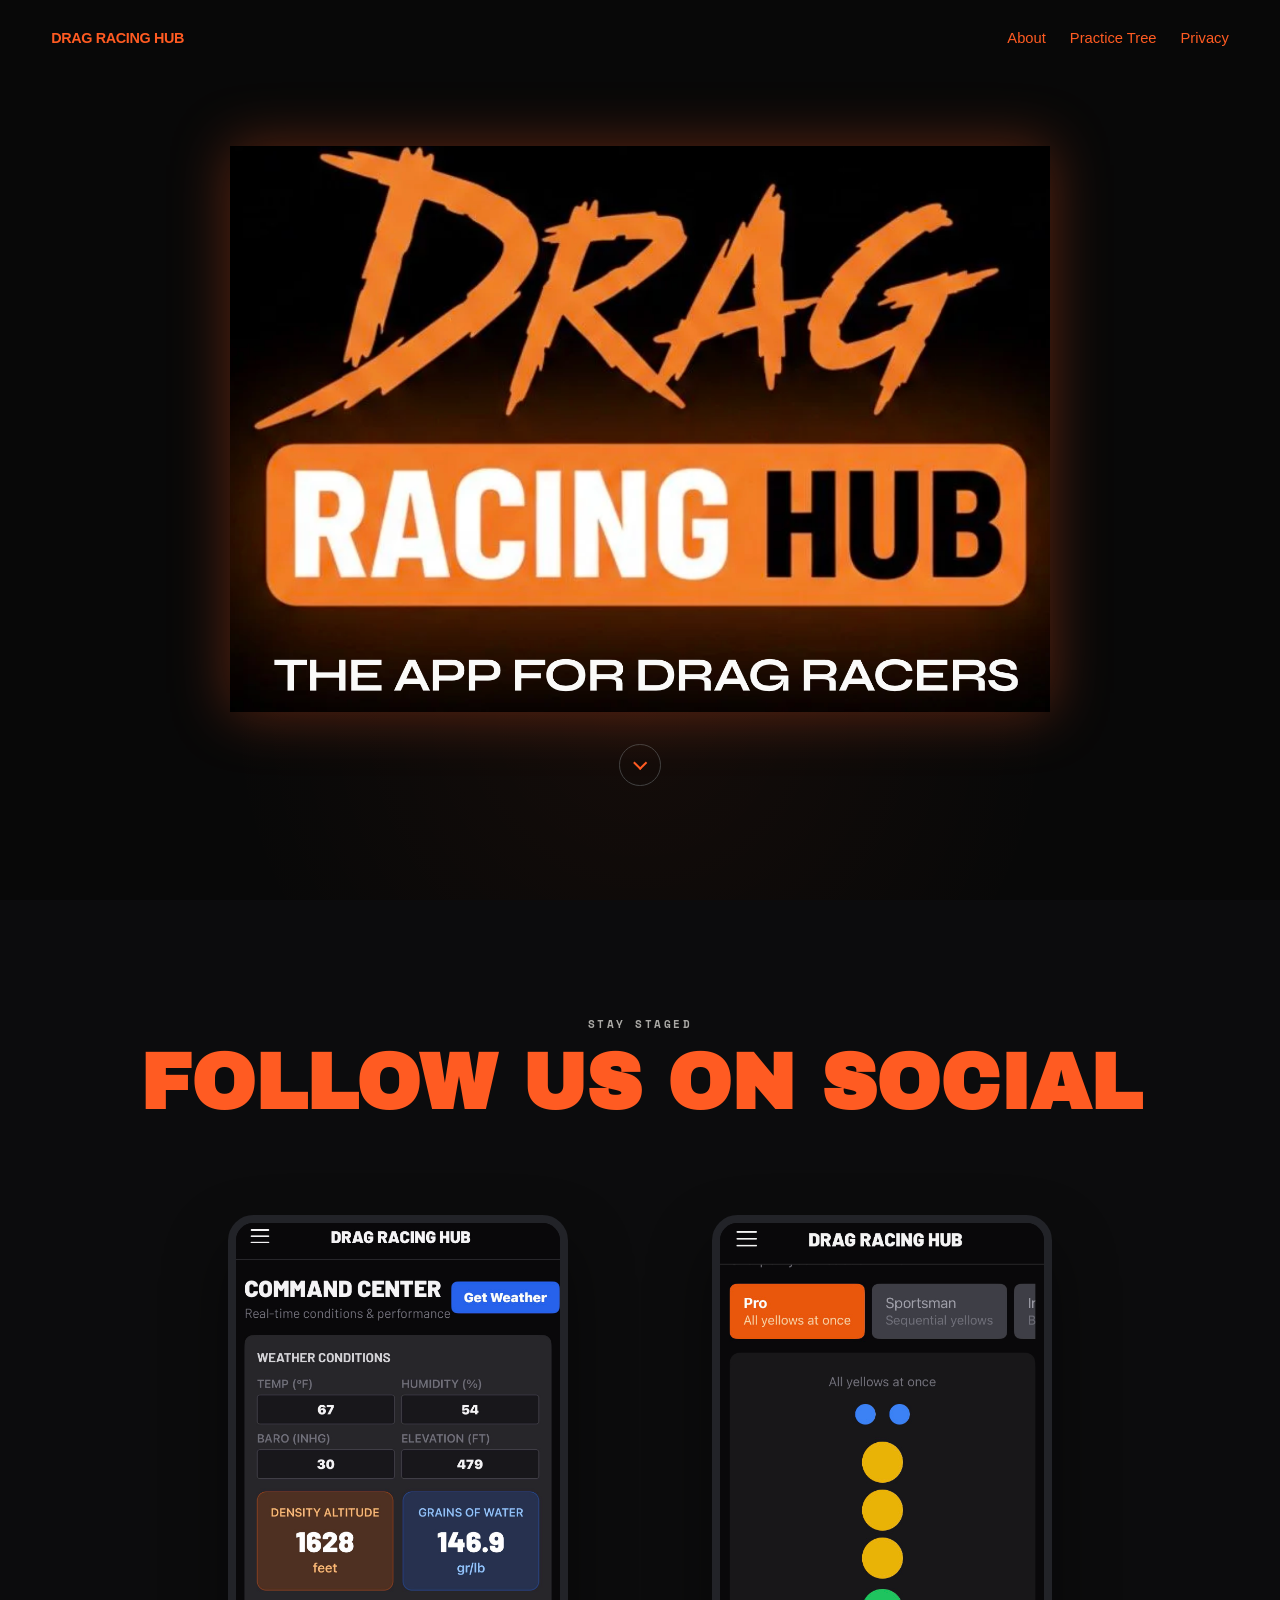
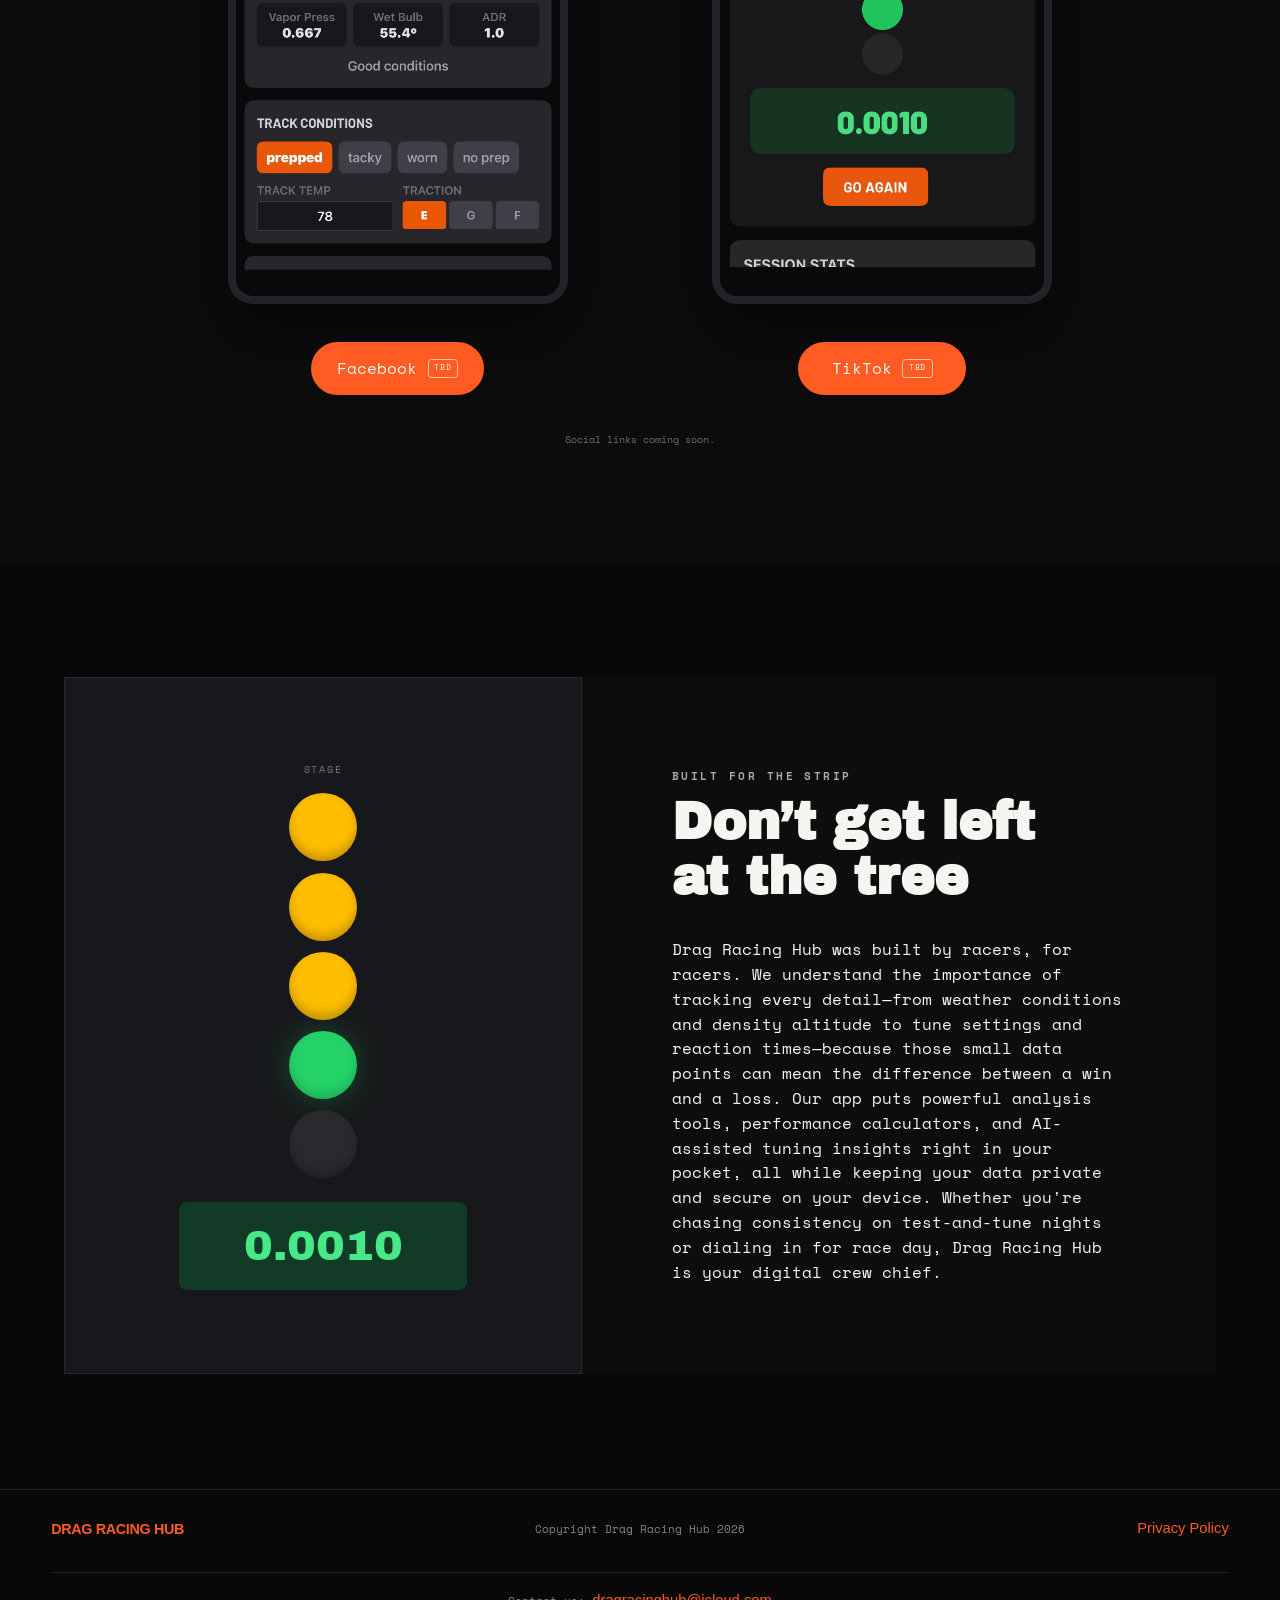
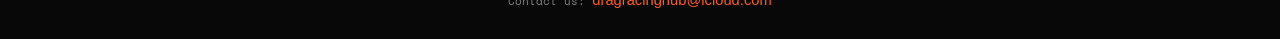
==== index.html @ b0435138 "Add interactive practice tree and footer contact Co-authored-by: Jr Period <robkatzenberger@users.no" ====
<!doctype html>
<html lang="en">
  <head>
    <meta charset="utf-8">
    <meta name="viewport" content="width=device-width, initial-scale=1">
    <meta name="description" content="Drag Racing Hub is the app for drag racers—a private, pocket sized digital crew chief.">
    <title>Drag Racing Hub</title>
    <link rel="stylesheet" href="styles.css">
  </head>
  <body>
    <a class="skip-link" href="#main">Skip to content</a>

    <header class="site-header">
      <a class="wordmark" href="index.html" aria-label="Drag Racing Hub home">Drag Racing Hub</a>
      <nav aria-label="Primary navigation">
        <a href="#about">About</a>
        <a href="tree.html">Practice Tree</a>
        <a href="privacy.html">Privacy</a>
      </nav>
    </header>

    <main id="main">
      <section class="hero" aria-labelledby="hero-title">
        <img class="hero-logo" src="assets/logo-lockup.png" alt="Drag Racing Hub  The app for drag racers">
        <h1 class="sr-only" id="hero-title">The app for drag racers</h1>
        <a class="down-link" href="#social" aria-label="Continue to follow us on social">
          <span></span>
        </a>
      </section>

      <section class="social-section" id="social" aria-labelledby="social-title">
        <p class="eyebrow">Stay staged</p>
        <h2 id="social-title">Follow us on social</h2>

        <div class="social-grid">
          <article class="social-card" id="facebook">
            <div class="phone">
              <img src="assets/command-center.png" alt="Drag Racing Hub Command Center showing weather, density altitude, and track conditions">
            </div>
            <a class="social-button" href="#facebook" aria-label="Facebook link coming soon">
              Facebook <span>TBD</span>
            </a>
          </article>

          <article class="social-card" id="tiktok">
            <div class="phone">
              <img src="assets/practice-tree.png" alt="Drag Racing Hub Practice Tree showing Pro mode and a 0.0010 reaction time">
            </div>
            <a class="social-button" href="#tiktok" aria-label="TikTok link coming soon">
              TikTok <span>TBD</span>
            </a>
          </article>
        </div>
        <p class="placeholder-note">Social links coming soon.</p>
      </section>

      <section class="about-section" id="about" aria-labelledby="about-title">
        <div class="tree-wrap" aria-label="Drag racing Christmas tree showing a green light">
          <div class="tree-label">Stage</div>
          <div class="tree" aria-hidden="true">
            <span class="bulb amber"></span>
            <span class="bulb amber"></span>
            <span class="bulb amber"></span>
            <span class="bulb green"></span>
            <span class="bulb off"></span>
          </div>
          <div class="reaction-time">0.0010</div>
        </div>

        <div class="about-copy">
          <p class="eyebrow">Built for the strip</p>
          <h2 id="about-title">Don’t get left at the tree</h2>
          <p>Drag Racing Hub was built by racers, for racers. We understand the importance of tracking every detail—from weather conditions and density altitude to tune settings and reaction times—because those small data points can mean the difference between a win and a loss. Our app puts powerful analysis tools, performance calculators, and AI-assisted tuning insights right in your pocket, all while keeping your data private and secure on your device. Whether you're chasing consistency on test-and-tune nights or dialing in for race day, Drag Racing Hub is your digital crew chief.</p>
        </div>
      </section>
    </main>

    <footer class="site-footer">
      <a class="wordmark" href="index.html">Drag Racing Hub</a>
      <p>Copyright Drag Racing Hub 2026</p>
      <a href="privacy.html">Privacy Policy</a>
      <p class="footer-contact">Contact us: <a href="mailto:dragracinghub@icloud.com">dragracinghub@icloud.com</a></p>
    </footer>
  </body>
</html>
---- styles.css ----
@import url("https://fonts.googleapis.com/css2?family=Archivo+Black&family=Space+Mono:wght@400;700&display=swap");

:root {
  --black: #080808;
  --panel: #17181b;
  --panel-light: #25262b;
  --orange: #ff5b22;
  --orange-warm: #ff741c;
  --white: #f7f5f1;
  --muted: #aaa9a5;
  --green: #25d269;
  --amber: #ffbd00;
  --blue: #2e6dea;
  --max-width: 1180px;
}

* {
  box-sizing: border-box;
}

html {
  background: var(--black);
  scroll-behavior: smooth;
}

body {
  margin: 0;
  background:
    radial-gradient(circle at 50% 22%, rgba(255, 91, 34, 0.05), transparent 26rem),
    var(--black);
  color: var(--white);
  font-family: "Space Mono", "Courier New", monospace;
  line-height: 1.55;
}

a {
  color: inherit;
  text-underline-offset: 0.3em;
}

.skip-link {
  position: fixed;
  z-index: 20;
  top: 0.5rem;
  left: 0.5rem;
  padding: 0.7rem 1rem;
  background: var(--white);
  color: var(--black);
  transform: translateY(-150%);
}

.skip-link:focus {
  transform: none;
}

.sr-only {
  position: absolute;
  width: 1px;
  height: 1px;
  padding: 0;
  overflow: hidden;
  clip: rect(0, 0, 0, 0);
  white-space: nowrap;
  border: 0;
}

.site-header,
.site-footer {
  width: 100%;
  display: flex;
  align-items: center;
  justify-content: space-between;
  gap: 2rem;
  padding: 1.7rem clamp(1.4rem, 4vw, 4rem);
}

.site-header {
  position: absolute;
  z-index: 10;
  top: 0;
  left: 0;
}

.site-header nav {
  display: flex;
  flex-wrap: wrap;
  justify-content: flex-end;
  gap: 0.65rem 1.5rem;
}

.wordmark {
  color: var(--orange);
  font-family: Arial, Helvetica, sans-serif;
  font-size: 0.9rem;
  font-weight: 800;
  letter-spacing: -0.025em;
  text-decoration: none;
  text-transform: uppercase;
}

.site-header nav a,
.site-footer > a:not(.wordmark),
.footer-contact a {
  color: var(--orange);
  font-family: Arial, Helvetica, sans-serif;
  font-size: 0.92rem;
  text-decoration: none;
}

.site-header nav a[aria-current="page"] {
  color: var(--white);
}

.site-header nav a:hover,
.site-header nav a:focus-visible,
.site-footer a:hover,
.site-footer a:focus-visible {
  color: var(--white);
}

.hero {
  min-height: 100svh;
  display: grid;
  place-content: center;
  justify-items: center;
  padding: 7rem 1.25rem 5rem;
  overflow: hidden;
  text-align: center;
}

.hero-logo {
  width: min(88vw, 820px);
  height: auto;
  display: block;
  filter: drop-shadow(0 0 1.8rem rgba(255, 91, 34, 0.35));
}

.down-link {
  width: 2.6rem;
  height: 2.6rem;
  display: grid;
  place-items: center;
  margin-top: 2rem;
  border: 1px solid #424242;
  border-radius: 50%;
}

.down-link span {
  width: 0.65rem;
  height: 0.65rem;
  border-right: 2px solid var(--orange);
  border-bottom: 2px solid var(--orange);
  transform: translateY(-2px) rotate(45deg);
}

.social-section {
  padding: clamp(5rem, 9vw, 8rem) clamp(1.25rem, 4vw, 4rem);
  background: #0c0c0d;
  text-align: center;
}

.eyebrow {
  margin: 0 0 0.65rem;
  color: var(--muted);
  font-size: 0.7rem;
  font-weight: 700;
  letter-spacing: 0.22em;
  text-transform: uppercase;
}

.social-section h2,
.about-copy h2,
.policy h1,
.policy h2 {
  margin: 0;
  color: var(--orange);
  font-family: "Archivo Black", Arial, sans-serif;
  line-height: 1.08;
  text-transform: uppercase;
}

.social-section h2 {
  font-size: clamp(2.5rem, 6vw, 5.2rem);
}

.social-grid {
  width: min(100%, 880px);
  display: grid;
  grid-template-columns: repeat(2, minmax(0, 1fr));
  gap: clamp(2rem, 7vw, 7rem);
  margin: clamp(3.5rem, 7vw, 6.5rem) auto 0;
}

.social-card {
  min-width: 0;
}

.phone {
  width: min(100%, 340px);
  aspect-ratio: 506 / 1024;
  margin: 0 auto;
  padding: 0;
  overflow: hidden;
  border: 0.55rem solid #222328;
  border-radius: 1.6rem;
  background: #09090b;
  box-shadow: 0 1.8rem 4rem rgba(0, 0, 0, 0.45);
}

.phone img {
  width: 100%;
  height: 100%;
  display: block;
  object-fit: cover;
  object-position: top;
}

.social-button,
.outline-button {
  display: inline-flex;
  align-items: center;
  justify-content: center;
  margin-top: 2.4rem;
  border: 2px solid var(--orange);
  text-decoration: none;
}

.social-button {
  min-width: 10.5rem;
  gap: 0.65rem;
  padding: 0.75rem 1.5rem;
  border-radius: 999px;
  background: var(--orange);
  color: var(--white);
  font-size: 1rem;
}

.social-button span {
  padding: 0.15rem 0.35rem;
  border: 1px solid rgba(255, 255, 255, 0.65);
  border-radius: 0.2rem;
  font-size: 0.48rem;
  letter-spacing: 0.1em;
}

.social-button:hover,
.social-button:focus-visible {
  background: transparent;
}

.placeholder-note {
  margin: 2.25rem 0 0;
  color: #707070;
  font-size: 0.65rem;
}

.about-section {
  width: min(100%, 1320px);
  display: grid;
  grid-template-columns: minmax(300px, 0.9fr) minmax(350px, 1.1fr);
  align-items: stretch;
  margin: 0 auto;
  padding: clamp(5rem, 9vw, 9rem) clamp(1.25rem, 5vw, 5rem);
}

.tree-wrap {
  display: flex;
  flex-direction: column;
  align-items: center;
  justify-content: center;
  padding: 3rem 2rem;
  border: 1px solid #28292d;
  background: var(--panel);
}

.tree-label {
  margin-bottom: 1rem;
  color: #797a7e;
  font-size: 0.65rem;
  letter-spacing: 0.18em;
  text-transform: uppercase;
}

.tree {
  display: flex;
  flex-direction: column;
  gap: 0.7rem;
}

.bulb {
  width: clamp(3rem, 6vw, 4.25rem);
  aspect-ratio: 1;
  display: block;
  border-radius: 50%;
  box-shadow: inset 0 -0.35rem 0.6rem rgba(0, 0, 0, 0.22);
}

.bulb.amber {
  background: var(--amber);
}

.bulb.green {
  background: var(--green);
  box-shadow: 0 0 2rem rgba(37, 210, 105, 0.28), inset 0 -0.35rem 0.6rem rgba(0, 0, 0, 0.16);
}

.bulb.off {
  background: #292a2d;
}

.reaction-time {
  width: min(100%, 18rem);
  margin-top: 1.5rem;
  padding: 0.65rem 1rem;
  border-radius: 0.5rem;
  background: #113b27;
  color: #47e887;
  font-family: "Archivo Black", Arial, sans-serif;
  font-size: clamp(1.7rem, 4vw, 2.7rem);
  text-align: center;
}

.about-copy {
  display: flex;
  flex-direction: column;
  align-items: flex-start;
  justify-content: center;
  padding: clamp(2.5rem, 7vw, 6.5rem);
  background: #0d0d0e;
}

.about-copy h2 {
  max-width: 12ch;
  color: var(--white);
  font-size: clamp(2rem, 4vw, 4rem);
  text-transform: none;
}

.about-copy > p:not(.eyebrow) {
  max-width: 55ch;
  margin: 2rem 0 0;
  font-size: clamp(0.82rem, 1.25vw, 1rem);
}

.outline-button {
  padding: 0.8rem 1.4rem;
  color: var(--orange);
  font-family: Arial, Helvetica, sans-serif;
  font-weight: 700;
  text-transform: uppercase;
}

.outline-button:hover,
.outline-button:focus-visible {
  background: var(--orange);
  color: var(--black);
}

.site-footer {
  min-height: 9rem;
  display: grid;
  grid-template-columns: 1fr auto 1fr;
  border-top: 1px solid #262626;
  color: #858585;
  font-size: 0.7rem;
}

.site-footer > a:not(.wordmark) {
  justify-self: end;
}

.site-footer p {
  margin: 0;
}

.footer-contact {
  grid-column: 1 / -1;
  width: 100%;
  padding-top: 1rem;
  border-top: 1px solid #202020;
  text-align: center;
}

.privacy-nav {
  position: relative;
}

.policy {
  width: min(100% - 2.5rem, 1180px);
  margin: 0 auto;
  padding: clamp(4rem, 8vw, 7rem) 0;
}

.policy-header {
  padding-bottom: clamp(3rem, 6vw, 5rem);
  border-bottom: 1px solid #2c2c2c;
}

.policy h1 {
  max-width: 18ch;
  font-size: clamp(2.5rem, 6.5vw, 5.6rem);
}

.policy .effective-date {
  margin-top: 2.5rem;
  color: var(--white);
  font-weight: 700;
}

.policy section {
  max-width: 74rem;
  padding: clamp(3rem, 6vw, 5.5rem) 0 0;
}

.policy h2 {
  margin-bottom: 1.8rem;
  font-size: clamp(1.8rem, 4.2vw, 3.65rem);
}

.policy p,
.policy li {
  max-width: 98ch;
  font-size: clamp(0.82rem, 1.4vw, 1rem);
}

.policy li + li {
  margin-top: 0.55rem;
}

.policy strong {
  color: white;
}

.policy a {
  color: var(--orange);
}

.practice-nav {
  position: relative;
}

.practice-page {
  width: min(100% - 2.5rem, var(--max-width));
  margin: 0 auto;
  padding: clamp(3rem, 7vw, 6rem) 0 clamp(5rem, 9vw, 8rem);
}

.practice-header {
  max-width: 58rem;
  margin-bottom: clamp(2.5rem, 6vw, 5rem);
}

.practice-header h1 {
  margin: 0;
  color: var(--orange);
  font-family: "Archivo Black", Arial, sans-serif;
  font-size: clamp(3rem, 8vw, 7rem);
  line-height: 0.95;
  text-transform: uppercase;
}

.practice-header > p:last-child {
  max-width: 62ch;
  margin: 1.6rem 0 0;
  color: var(--muted);
}

.practice-console {
  display: grid;
  grid-template-columns: minmax(17rem, 0.8fr) minmax(20rem, 1.2fr);
  border: 1px solid #292a2d;
  background: var(--panel);
  box-shadow: 0 2rem 6rem rgba(0, 0, 0, 0.35);
}

.practice-controls {
  display: flex;
  flex-direction: column;
  padding: clamp(2rem, 5vw, 4.5rem);
  background: #0d0d0e;
}

.practice-controls fieldset {
  display: grid;
  gap: 0.75rem;
  margin: 0;
  padding: 0;
  border: 0;
}

.practice-controls legend {
  margin-bottom: 0.8rem;
  color: var(--muted);
  font-size: 0.68rem;
  font-weight: 700;
  letter-spacing: 0.2em;
  text-transform: uppercase;
}

.practice-controls label {
  display: grid;
  grid-template-columns: auto 1fr;
  gap: 0 0.75rem;
  align-items: center;
  padding: 1rem;
  border: 1px solid #34353a;
  cursor: pointer;
}

.practice-controls label:has(input:checked) {
  border-color: var(--orange);
  background: rgba(255, 91, 34, 0.08);
}

.practice-controls input {
  grid-row: 1 / 3;
  width: 1.1rem;
  height: 1.1rem;
  accent-color: var(--orange);
}

.practice-controls label span {
  color: var(--white);
  font-family: Arial, Helvetica, sans-serif;
  font-weight: 800;
  text-transform: uppercase;
}

.practice-controls label small {
  color: var(--muted);
  font-size: 0.68rem;
}

.practice-instructions {
  margin: clamp(2.5rem, 5vw, 4rem) 0;
}

.practice-instructions h2 {
  margin: 0;
  font-family: "Archivo Black", Arial, sans-serif;
  font-size: clamp(1.6rem, 3vw, 2.5rem);
  line-height: 1.05;
  text-transform: uppercase;
}

.practice-instructions p {
  margin: 1rem 0 0;
  color: var(--muted);
  font-size: 0.8rem;
}

.practice-actions {
  display: grid;
  grid-template-columns: 1fr 1fr;
  gap: 0.75rem;
  margin-top: auto;
}

.tree-button,
.tree-reset {
  min-height: 3.4rem;
  border: 2px solid var(--orange);
  border-radius: 0;
  font-family: Arial, Helvetica, sans-serif;
  font-weight: 800;
  letter-spacing: 0.04em;
  text-transform: uppercase;
  cursor: pointer;
}

.tree-button-primary {
  background: var(--orange);
  color: var(--black);
}

.tree-button-launch {
  background: transparent;
  color: var(--orange);
}

.tree-reset {
  grid-column: 1 / -1;
  min-height: 2.5rem;
  border: 0;
  background: transparent;
  color: var(--muted);
  font-size: 0.7rem;
  text-decoration: underline;
  text-underline-offset: 0.3em;
}

.tree-button:hover:not(:disabled),
.tree-button:focus-visible,
.tree-reset:hover,
.tree-reset:focus-visible {
  background: var(--white);
  color: var(--black);
}

.tree-button:disabled {
  border-color: #424348;
  color: #66676c;
  cursor: not-allowed;
}

.practice-tree-panel {
  display: flex;
  flex-direction: column;
  align-items: center;
  justify-content: center;
  min-height: 46rem;
  padding: clamp(2rem, 5vw, 4rem);
  background:
    radial-gradient(circle at center, rgba(255, 91, 34, 0.06), transparent 18rem),
    var(--panel);
}

.practice-tree {
  position: relative;
  display: grid;
  gap: 0.55rem;
  padding: 1rem;
}

.practice-tree::after {
  position: absolute;
  z-index: 0;
  top: 0;
  bottom: -1.5rem;
  left: 50%;
  width: 0.45rem;
  background: #4b4c50;
  content: "";
  transform: translateX(-50%);
}

.tree-crossbar {
  position: relative;
  z-index: 1;
  display: flex;
  gap: 2.3rem;
  padding: 0.18rem 0.65rem;
  background: #3b3c40;
  box-shadow: 0 0.2rem 0 #202124;
}

.tree-lamp {
  width: clamp(2.8rem, 6vw, 4.2rem);
  aspect-ratio: 1;
  display: block;
  border: 0.28rem solid #111214;
  border-radius: 50%;
  background: #242529;
  box-shadow: inset 0 0.25rem 0.65rem rgba(0, 0, 0, 0.9);
}

.tree-lamp.small-lamp {
  width: clamp(1.7rem, 4vw, 2.45rem);
  margin-inline: 0.87rem;
}

.tree-lamp.staged {
  background: #f5f0df;
  box-shadow: 0 0 1.2rem rgba(247, 242, 221, 0.55);
}

.amber-lamp.is-on {
  background: var(--amber);
  box-shadow: 0 0 1.6rem rgba(255, 189, 0, 0.7);
}

.green-lamp.is-on {
  background: var(--green);
  box-shadow: 0 0 2rem rgba(37, 210, 105, 0.75);
}

.red-lamp.is-on {
  background: #f23a35;
  box-shadow: 0 0 2rem rgba(242, 58, 53, 0.75);
}

.tree-readout {
  width: min(100%, 22rem);
  margin-top: 3rem;
  padding: 0.75rem 1rem 1rem;
  border: 1px solid #245a3b;
  background: #0b2c1c;
  color: #4dea8a;
  text-align: center;
}

.tree-readout span {
  display: block;
  font-size: 0.58rem;
  font-weight: 700;
  letter-spacing: 0.18em;
  text-transform: uppercase;
}

.tree-readout output {
  display: block;
  font-family: "Archivo Black", Arial, sans-serif;
  font-size: clamp(2.3rem, 6vw, 4rem);
  line-height: 1.1;
}

.tree-readout output.red-light {
  color: #ff625d;
}

.tree-status {
  min-height: 2.5em;
  margin: 1rem 0 0;
  color: var(--muted);
  font-size: 0.72rem;
  text-align: center;
}

@media (max-width: 760px) {
  .site-header {
    padding-block: 1.25rem;
  }

  .hero {
    min-height: 90svh;
  }

  .hero-logo {
    width: min(95vw, 650px);
  }

  .social-grid,
  .about-section,
  .practice-console {
    grid-template-columns: 1fr;
  }

  .social-grid {
    max-width: 35rem;
    gap: 4rem;
  }

  .about-section {
    padding-inline: 1.25rem;
  }

  .tree-wrap {
    min-height: 36rem;
  }

  .about-copy {
    padding: 3.5rem 1.5rem;
  }

  .site-footer {
    grid-template-columns: 1fr;
    gap: 0.65rem;
    text-align: center;
  }

  .site-footer > a:not(.wordmark) {
    justify-self: center;
  }

  .footer-contact {
    grid-column: auto;
  }

  .practice-tree-panel {
    min-height: 42rem;
  }
}

@media (max-width: 420px) {
  .site-header {
    position: relative;
    flex-direction: column;
    align-items: flex-start;
    gap: 0.8rem;
  }

  .site-header nav {
    justify-content: flex-start;
  }

  .hero {
    margin-top: -7.5rem;
    padding-top: 12rem;
  }

  .phone {
    border-width: 0.35rem;
    border-radius: 0.85rem;
  }

  .policy {
    width: min(100% - 2rem, 1180px);
  }

  .policy ul {
    padding-left: 1.4rem;
  }
}

@media (prefers-reduced-motion: reduce) {
  html {
    scroll-behavior: auto;
  }
}
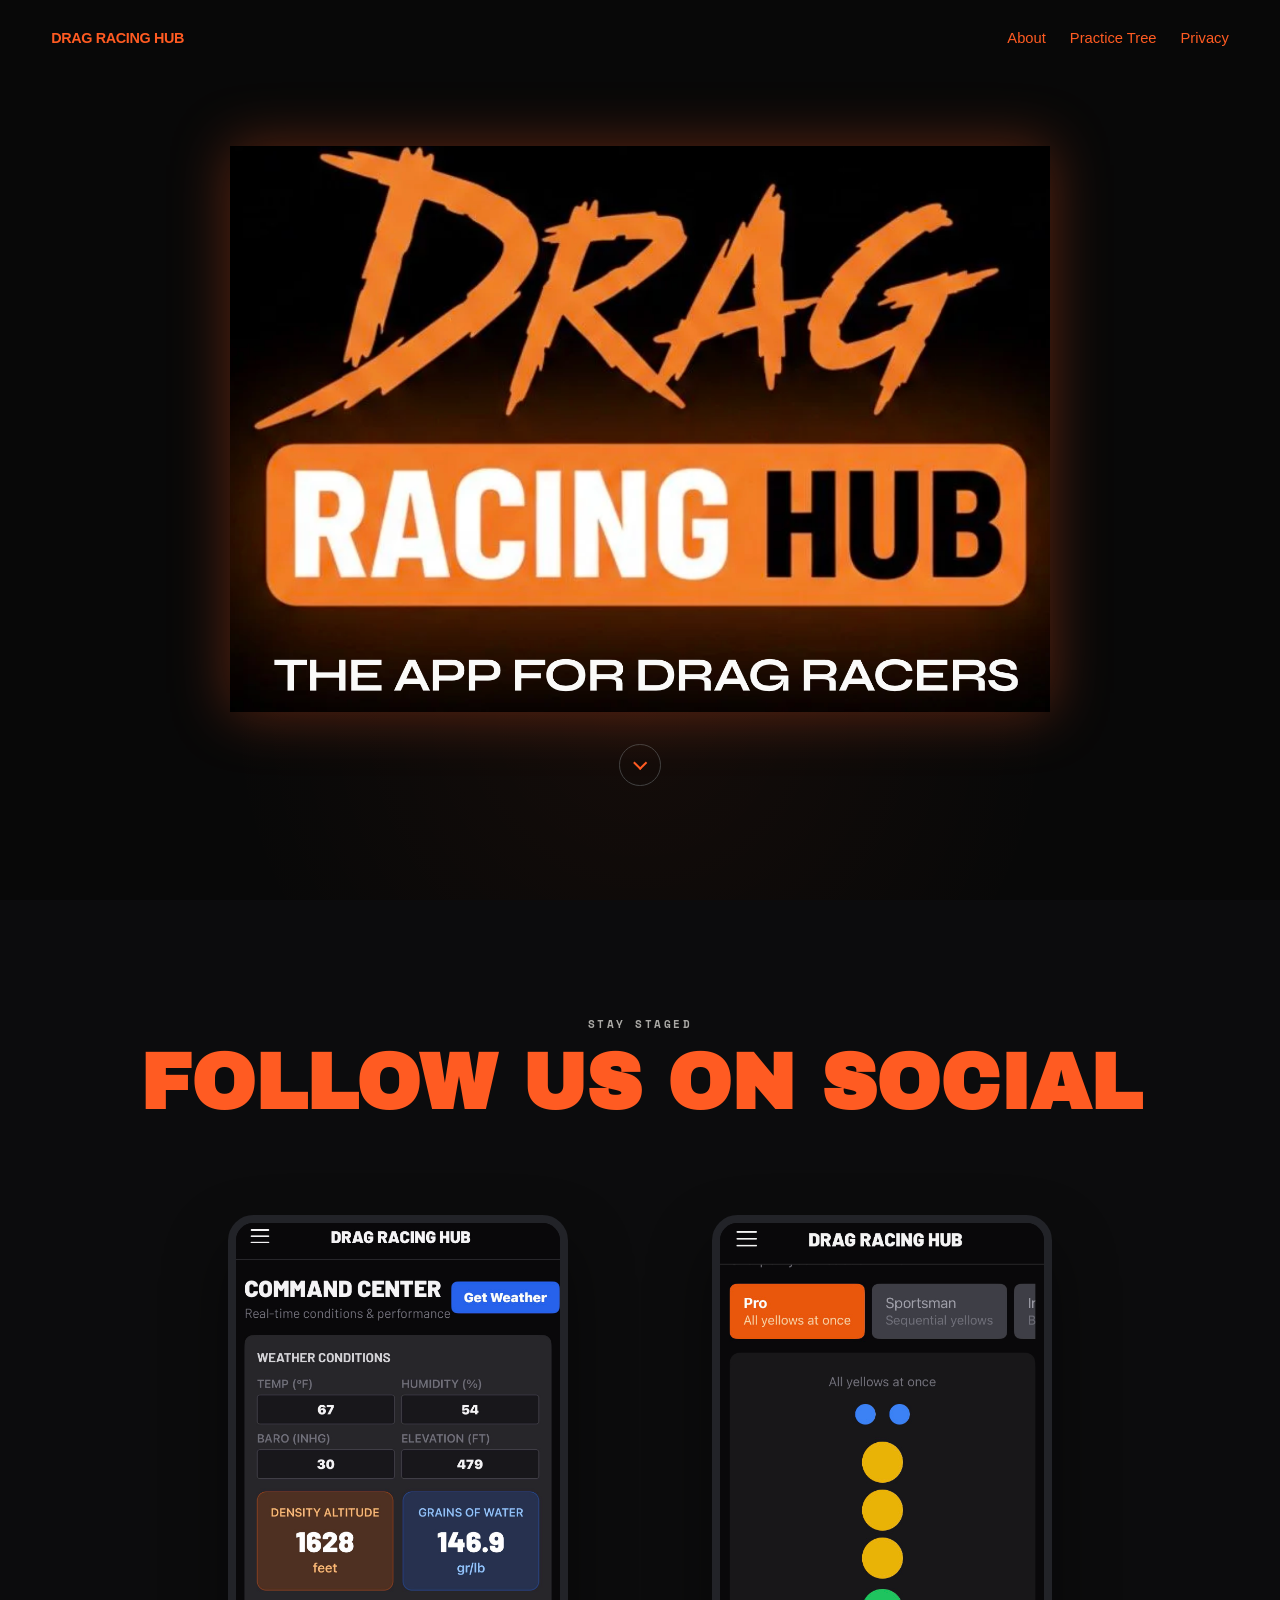
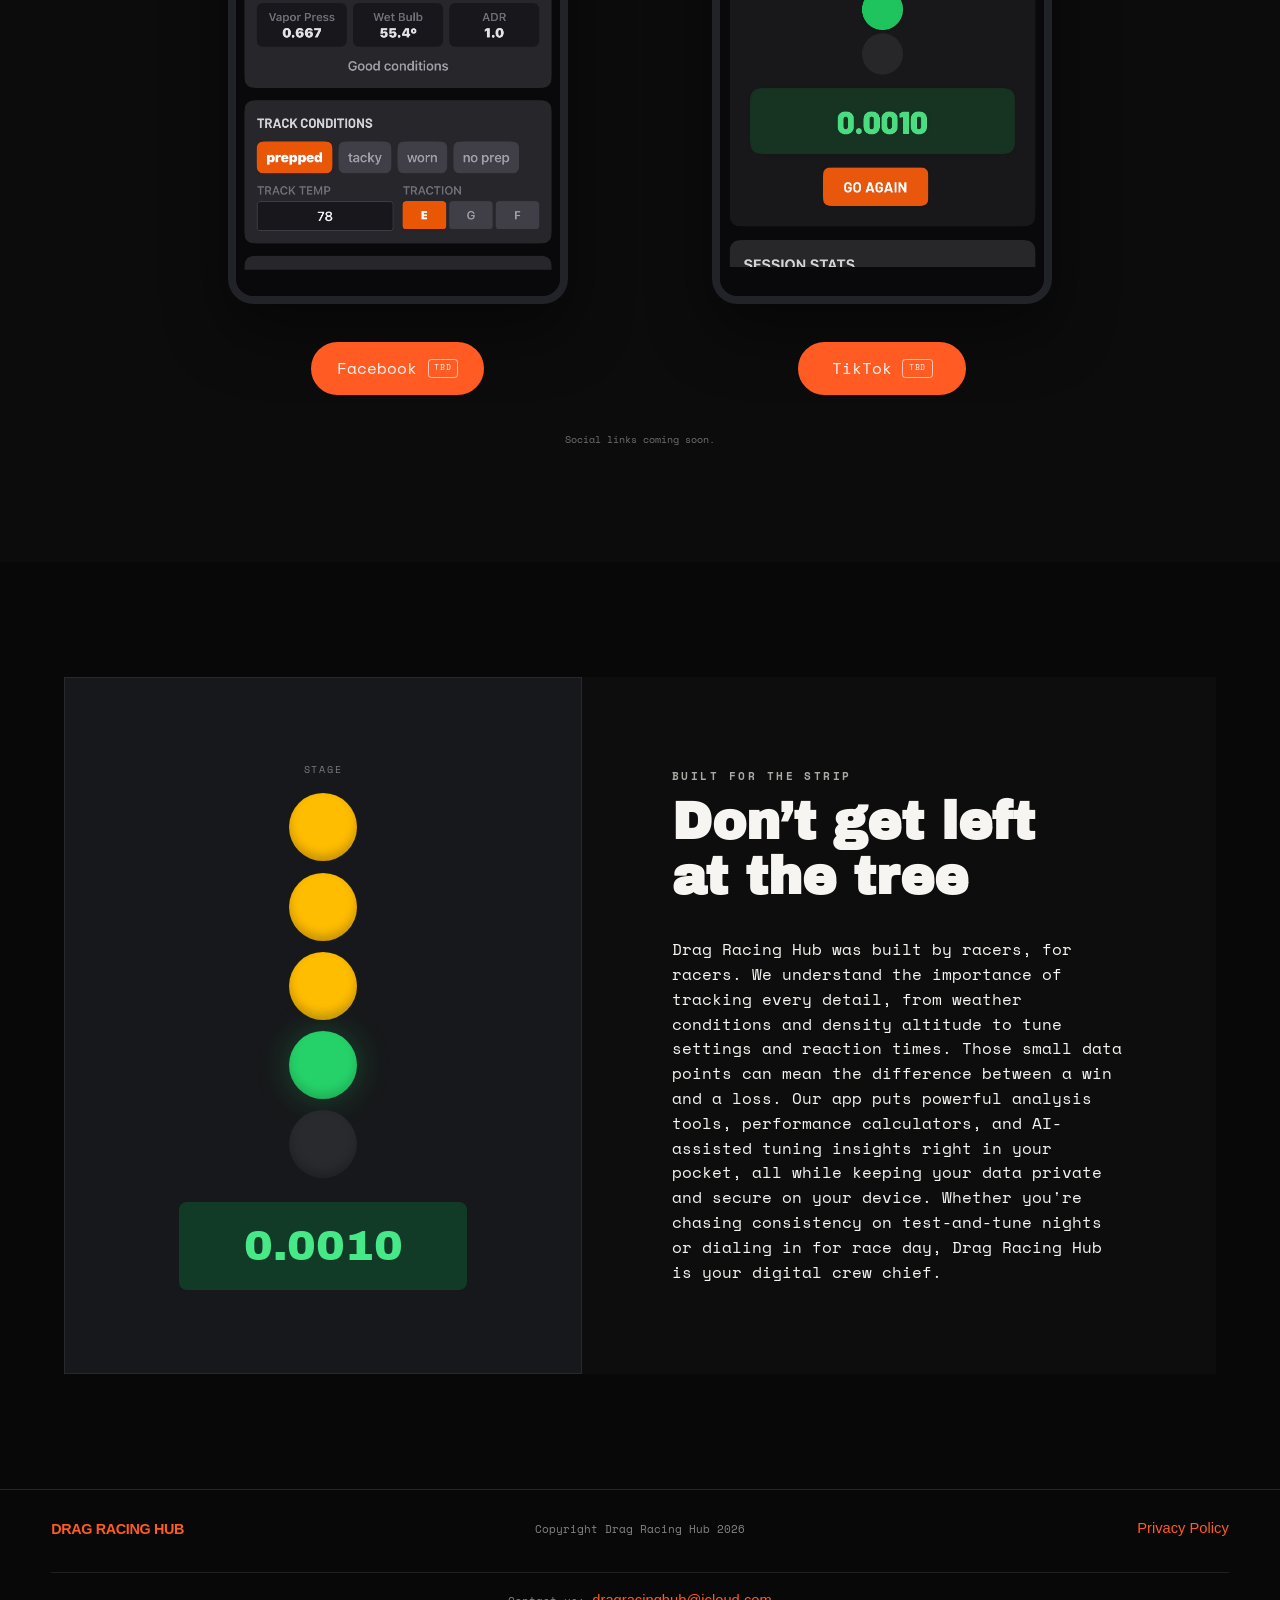
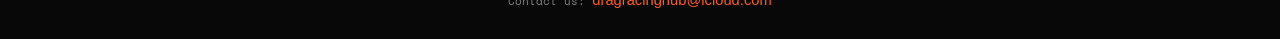
==== commit a6414663: "Remove em dashes from site copy Co-authored-by: Jr Period <robkatzenberger@users.noreply.github.com>" ====
--- a/index.html
+++ b/index.html
@@ -3,7 +3,7 @@
   <head>
     <meta charset="utf-8">
     <meta name="viewport" content="width=device-width, initial-scale=1">
-    <meta name="description" content="Drag Racing Hub is the app for drag racers—a private, pocket sized digital crew chief.">
+    <meta name="description" content="Drag Racing Hub is the app for drag racers. It is a private, pocket-sized digital crew chief.">
     <title>Drag Racing Hub</title>
     <link rel="stylesheet" href="styles.css">
   </head>
@@ -70,7 +70,7 @@
         <div class="about-copy">
           <p class="eyebrow">Built for the strip</p>
           <h2 id="about-title">Don’t get left at the tree</h2>
-          <p>Drag Racing Hub was built by racers, for racers. We understand the importance of tracking every detail—from weather conditions and density altitude to tune settings and reaction times—because those small data points can mean the difference between a win and a loss. Our app puts powerful analysis tools, performance calculators, and AI-assisted tuning insights right in your pocket, all while keeping your data private and secure on your device. Whether you're chasing consistency on test-and-tune nights or dialing in for race day, Drag Racing Hub is your digital crew chief.</p>
+          <p>Drag Racing Hub was built by racers, for racers. We understand the importance of tracking every detail, from weather conditions and density altitude to tune settings and reaction times. Those small data points can mean the difference between a win and a loss. Our app puts powerful analysis tools, performance calculators, and AI-assisted tuning insights right in your pocket, all while keeping your data private and secure on your device. Whether you're chasing consistency on test-and-tune nights or dialing in for race day, Drag Racing Hub is your digital crew chief.</p>
         </div>
       </section>
     </main>
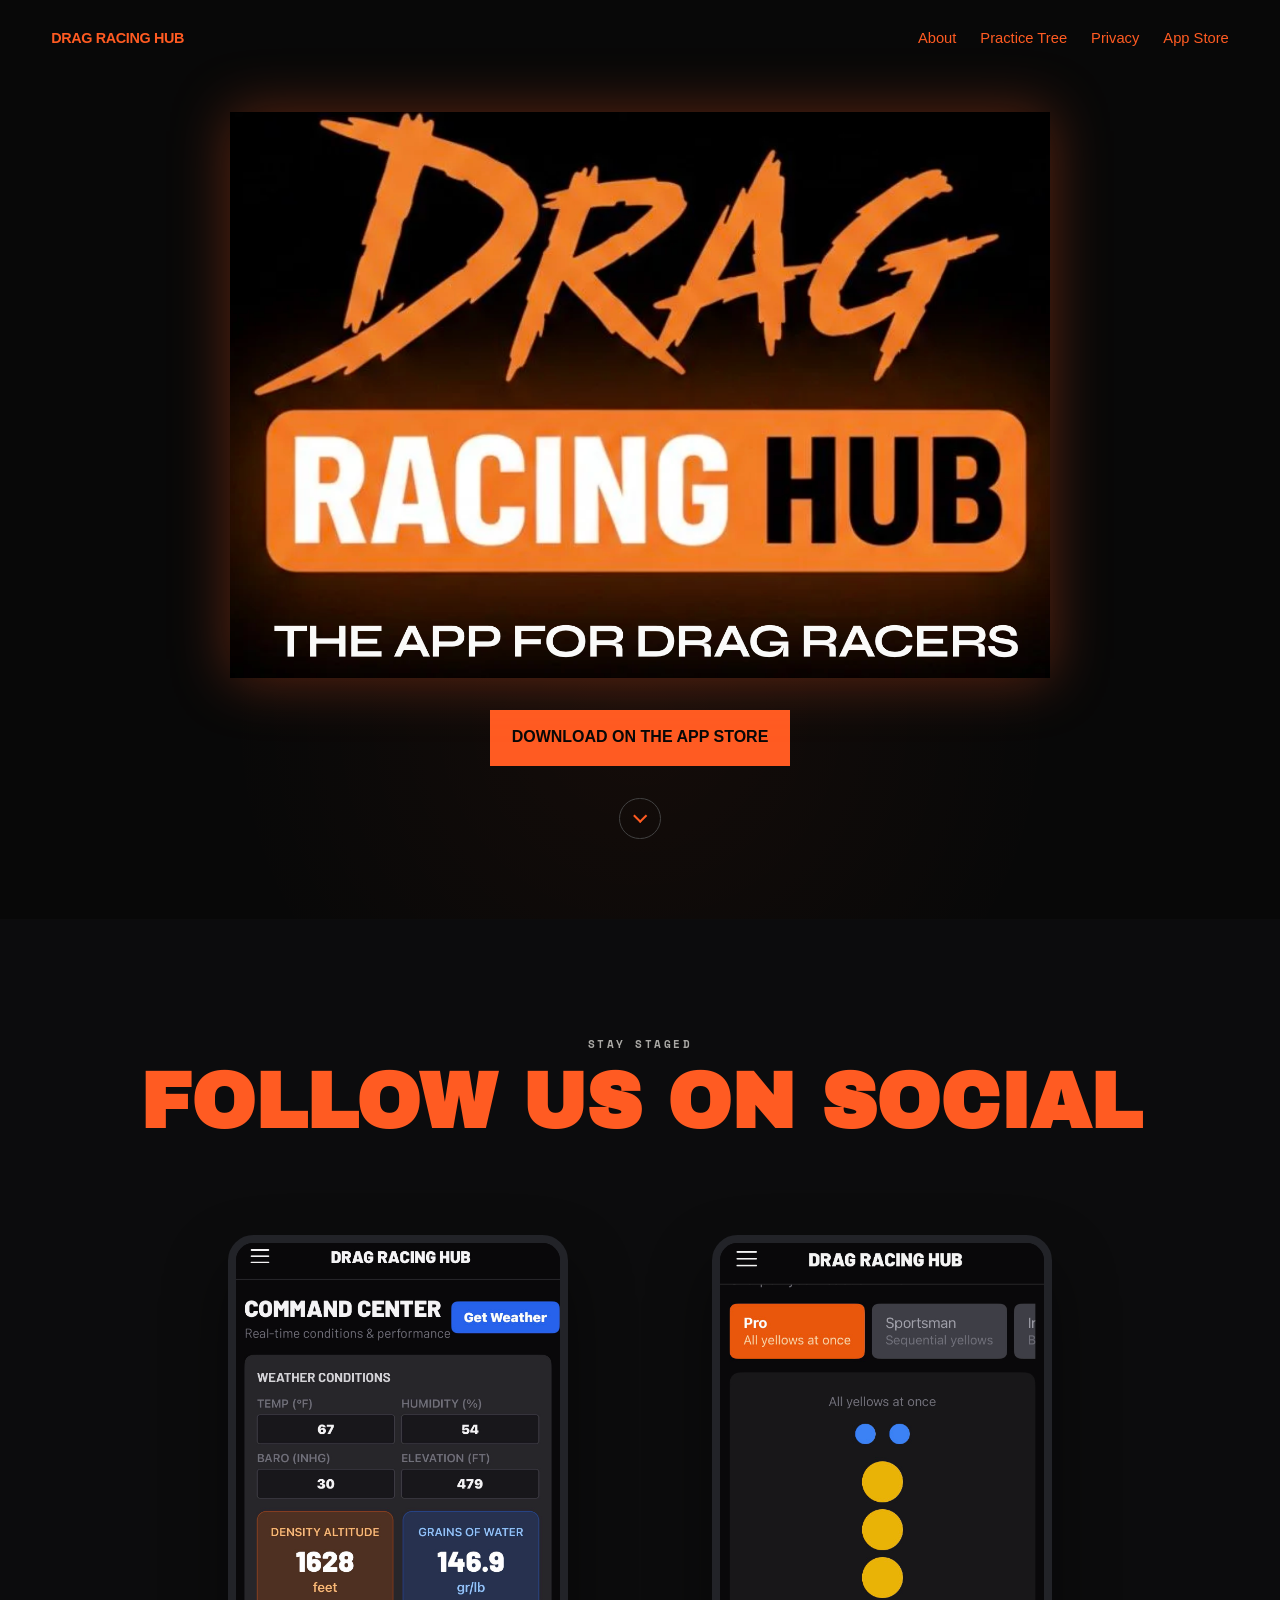
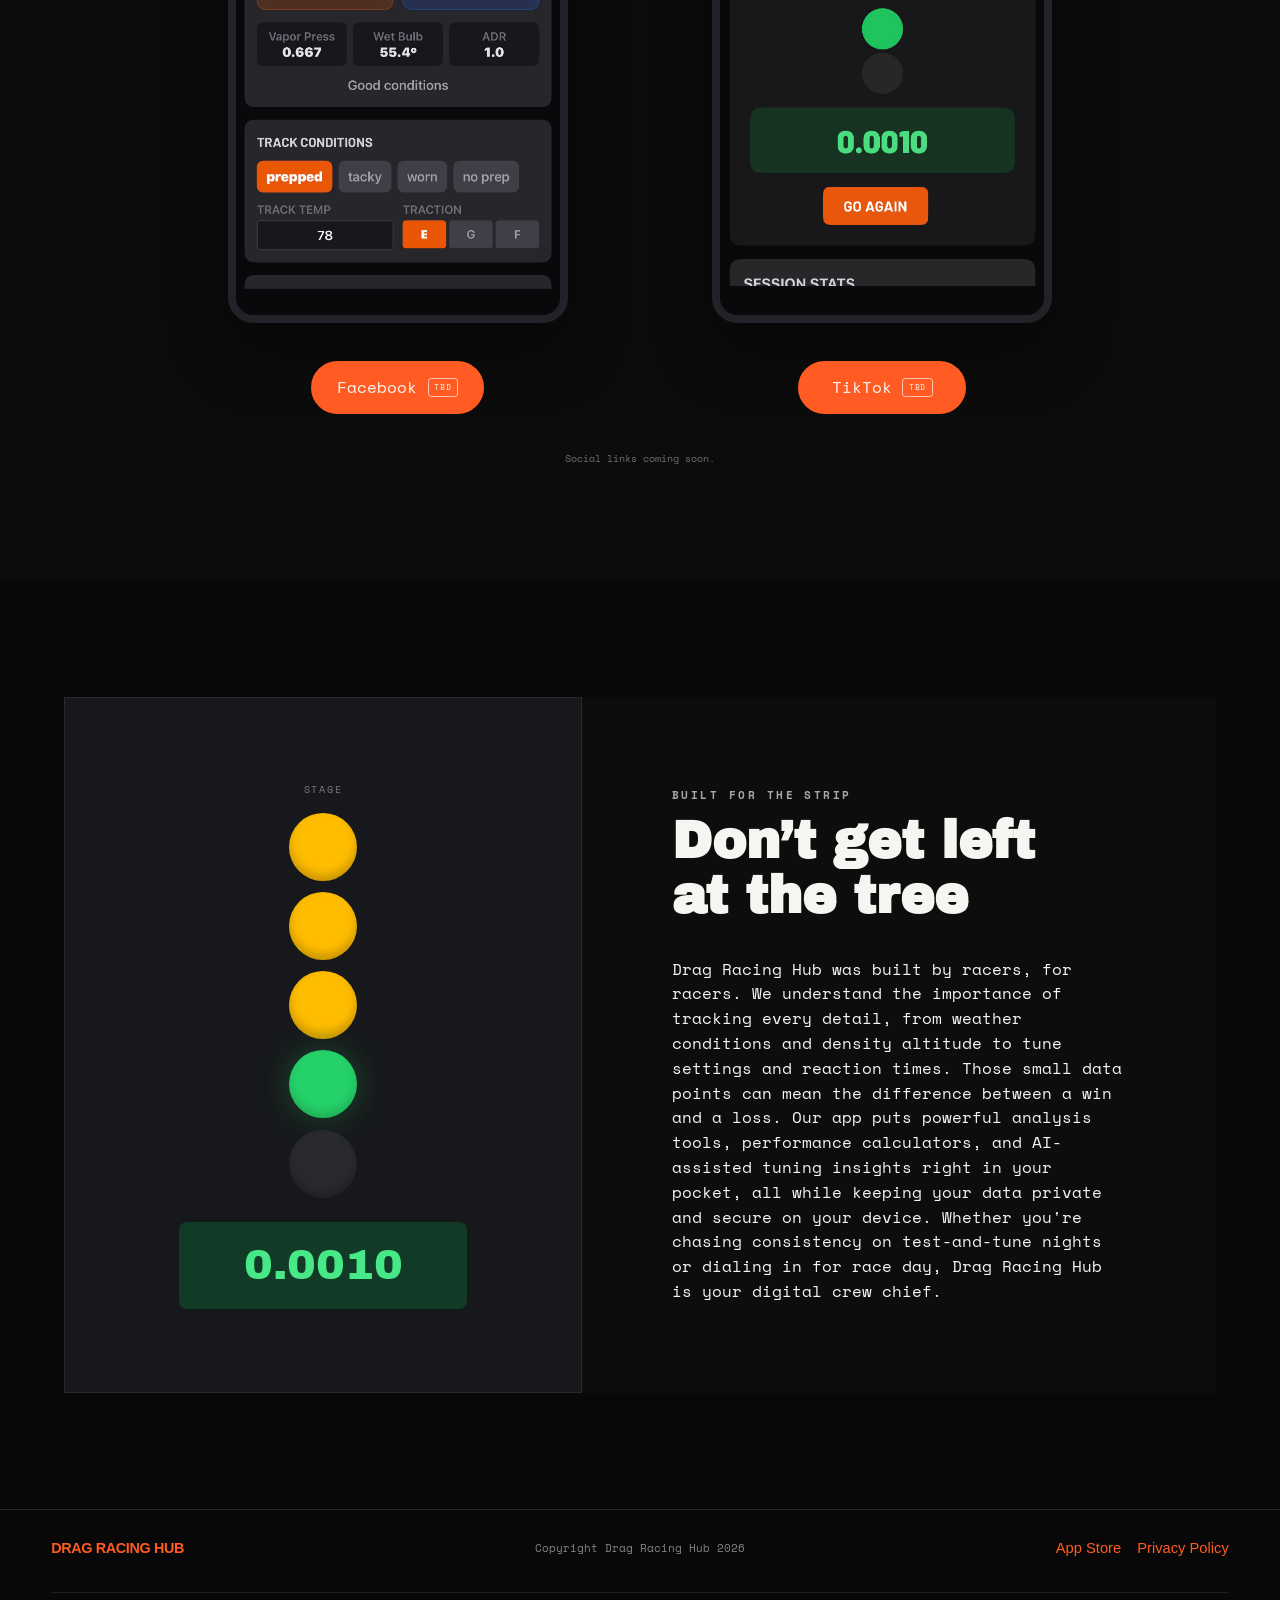
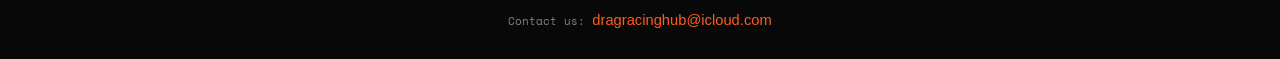
==== commit a3aff68a: "Add live App Store links across site Co-authored-by: Jr Period <robkatzenberger@users.noreply.github" ====
--- a/index.html
+++ b/index.html
@@ -16,6 +16,7 @@
         <a href="#about">About</a>
         <a href="tree.html">Practice Tree</a>
         <a href="privacy.html">Privacy</a>
+        <a href="https://apps.apple.com/us/app/drag-racing-hub/id6758586459">App Store</a>
       </nav>
     </header>
 
@@ -23,6 +24,7 @@
       <section class="hero" aria-labelledby="hero-title">
         <img class="hero-logo" src="assets/logo-lockup.png" alt="Drag Racing Hub  The app for drag racers">
         <h1 class="sr-only" id="hero-title">The app for drag racers</h1>
+        <a class="app-store-button" href="https://apps.apple.com/us/app/drag-racing-hub/id6758586459">Download on the App Store</a>
         <a class="down-link" href="#social" aria-label="Continue to follow us on social">
           <span></span>
         </a>
@@ -78,7 +80,10 @@
     <footer class="site-footer">
       <a class="wordmark" href="index.html">Drag Racing Hub</a>
       <p>Copyright Drag Racing Hub 2026</p>
-      <a href="privacy.html">Privacy Policy</a>
+      <div class="footer-links">
+        <a href="https://apps.apple.com/us/app/drag-racing-hub/id6758586459">App Store</a>
+        <a href="privacy.html">Privacy Policy</a>
+      </div>
       <p class="footer-contact">Contact us: <a href="mailto:dragracinghub@icloud.com">dragracinghub@icloud.com</a></p>
     </footer>
   </body>
--- a/styles.css
+++ b/styles.css
@@ -100,6 +100,7 @@
 
 .site-header nav a,
 .site-footer > a:not(.wordmark),
+.footer-links a,
 .footer-contact a {
   color: var(--orange);
   font-family: Arial, Helvetica, sans-serif;
@@ -133,6 +134,24 @@
   height: auto;
   display: block;
   filter: drop-shadow(0 0 1.8rem rgba(255, 91, 34, 0.35));
+}
+
+.app-store-button {
+  margin-top: 2rem;
+  padding: 0.85rem 1.25rem;
+  border: 2px solid var(--orange);
+  background: var(--orange);
+  color: var(--black);
+  font-family: Arial, Helvetica, sans-serif;
+  font-weight: 800;
+  text-decoration: none;
+  text-transform: uppercase;
+}
+
+.app-store-button:hover,
+.app-store-button:focus-visible {
+  background: var(--white);
+  border-color: var(--white);
 }
 
 .down-link {
@@ -369,6 +388,12 @@
   justify-self: end;
 }
 
+.footer-links {
+  display: flex;
+  justify-content: flex-end;
+  gap: 1rem;
+}
+
 .site-footer p {
   margin: 0;
 }
@@ -551,13 +576,11 @@
 
 .practice-actions {
   display: grid;
-  grid-template-columns: 1fr 1fr;
-  gap: 0.75rem;
-  margin-top: auto;
-}
-
-.tree-button,
-.tree-reset {
+  width: min(100%, 22rem);
+  margin-top: 1.5rem;
+}
+
+.tree-button {
   min-height: 3.4rem;
   border: 2px solid var(--orange);
   border-radius: 0;
@@ -565,6 +588,9 @@
   font-weight: 800;
   letter-spacing: 0.04em;
   text-transform: uppercase;
+  touch-action: none;
+  user-select: none;
+  -webkit-user-select: none;
   cursor: pointer;
 }
 
@@ -573,34 +599,16 @@
   color: var(--black);
 }
 
-.tree-button-launch {
-  background: transparent;
-  color: var(--orange);
-}
-
-.tree-reset {
-  grid-column: 1 / -1;
-  min-height: 2.5rem;
-  border: 0;
-  background: transparent;
-  color: var(--muted);
-  font-size: 0.7rem;
-  text-decoration: underline;
-  text-underline-offset: 0.3em;
+.tree-button.is-held {
+  border-color: var(--green);
+  background: #0b2c1c;
+  color: var(--green);
 }
 
 .tree-button:hover:not(:disabled),
-.tree-button:focus-visible,
-.tree-reset:hover,
-.tree-reset:focus-visible {
+.tree-button:focus-visible {
   background: var(--white);
   color: var(--black);
-}
-
-.tree-button:disabled {
-  border-color: #424348;
-  color: #66676c;
-  cursor: not-allowed;
 }
 
 .practice-tree-panel {
@@ -608,8 +616,8 @@
   flex-direction: column;
   align-items: center;
   justify-content: center;
-  min-height: 46rem;
-  padding: clamp(2rem, 5vw, 4rem);
+  min-height: 39rem;
+  padding: clamp(1.5rem, 4vw, 3rem);
   background:
     radial-gradient(circle at center, rgba(255, 91, 34, 0.06), transparent 18rem),
     var(--panel);
@@ -618,8 +626,8 @@
 .practice-tree {
   position: relative;
   display: grid;
-  gap: 0.55rem;
-  padding: 1rem;
+  gap: 0.42rem;
+  padding: 0.75rem;
 }
 
 .practice-tree::after {
@@ -638,14 +646,14 @@
   position: relative;
   z-index: 1;
   display: flex;
-  gap: 2.3rem;
-  padding: 0.18rem 0.65rem;
+  gap: 1.8rem;
+  padding: 0.14rem 0.5rem;
   background: #3b3c40;
   box-shadow: 0 0.2rem 0 #202124;
 }
 
 .tree-lamp {
-  width: clamp(2.8rem, 6vw, 4.2rem);
+  width: clamp(2.35rem, 5vw, 3.5rem);
   aspect-ratio: 1;
   display: block;
   border: 0.28rem solid #111214;
@@ -655,11 +663,11 @@
 }
 
 .tree-lamp.small-lamp {
-  width: clamp(1.7rem, 4vw, 2.45rem);
-  margin-inline: 0.87rem;
-}
-
-.tree-lamp.staged {
+  width: clamp(1.4rem, 3.4vw, 2rem);
+  margin-inline: 0.73rem;
+}
+
+.tree-lamp.small-lamp.is-on {
   background: #f5f0df;
   box-shadow: 0 0 1.2rem rgba(247, 242, 221, 0.55);
 }
@@ -681,7 +689,7 @@
 
 .tree-readout {
   width: min(100%, 22rem);
-  margin-top: 3rem;
+  margin-top: 1rem;
   padding: 0.75rem 1rem 1rem;
   border: 1px solid #245a3b;
   background: #0b2c1c;
@@ -762,12 +770,17 @@
     justify-self: center;
   }
 
+  .footer-links {
+    justify-content: center;
+  }
+
   .footer-contact {
     grid-column: auto;
   }
 
   .practice-tree-panel {
-    min-height: 42rem;
+    min-height: 36rem;
+    order: -1;
   }
 }
 
